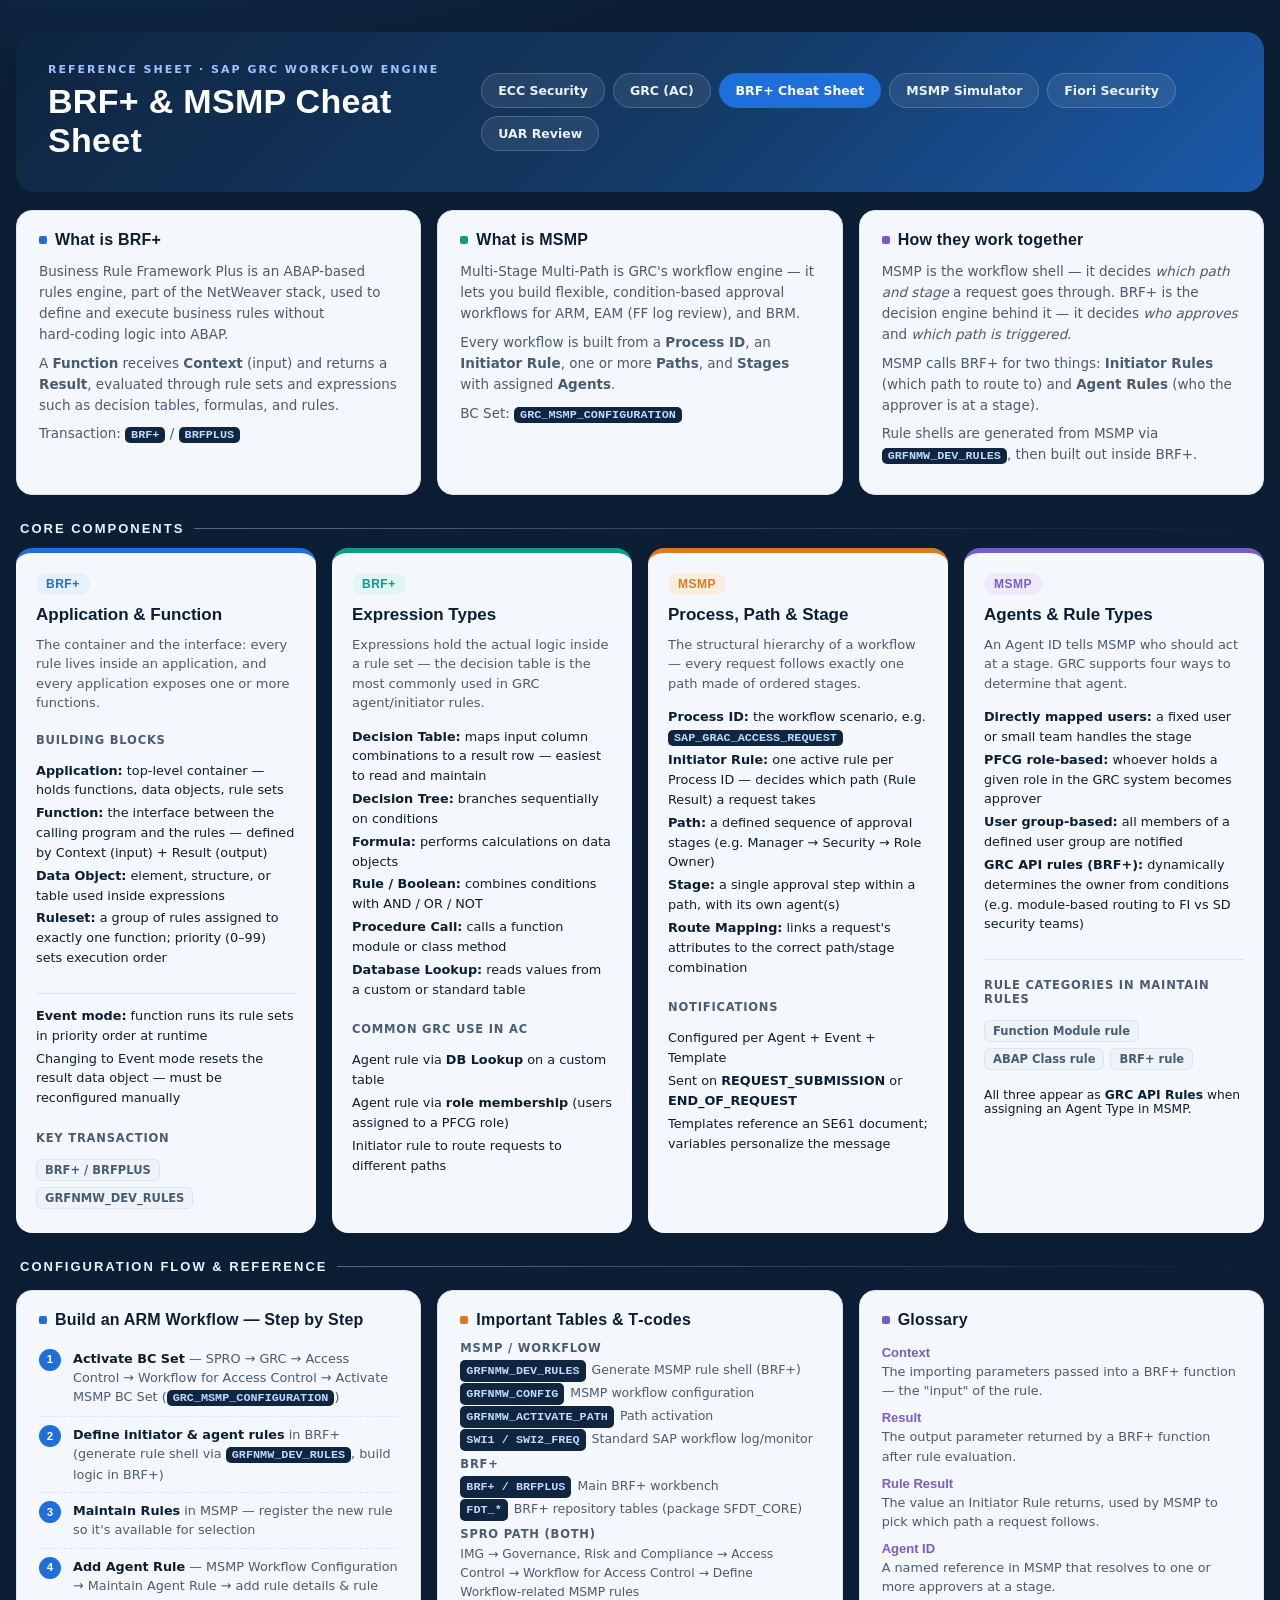
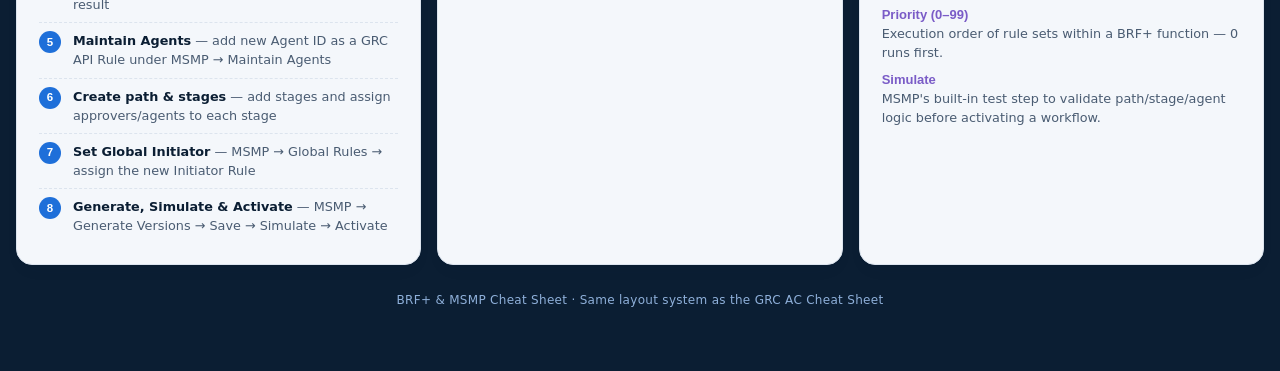
==== brfplus.html @ 70a3c6db "udated" ====
<!DOCTYPE html>
<html lang="en">
<head>
<meta charset="UTF-8">
<meta name="viewport" content="width=device-width, initial-scale=1.0">
<title>BRF+ &amp; MSMP Workflow Cheat Sheet</title>
<link rel="icon" href="favicon.svg" type="image/svg+xml">
<meta name="theme-color" content="#0B1E33">
<link rel="stylesheet" href="css/brfplus.css">
<link rel="stylesheet" href="css/nav-mobile.css">
</head>
<body>
<div class="sheet">

  <!-- Header -->
  <div class="masthead">
    <div class="title-block">
      <span class="eyebrow">Reference Sheet · SAP GRC Workflow Engine</span>
      <h1>BRF+ &amp; MSMP Cheat Sheet</h1>
    </div>
    <nav class="nav-links" aria-label="Main navigation">
      <a href="ecc.html">ECC Security</a>
      <a href="grc.html">GRC (AC)</a>
      <a href="brfplus.html" class="active">BRF+ Cheat Sheet</a>
      <a href="msmp.html">MSMP Simulator</a>
      <a href="fiori.html">Fiori Security</a>
      <a href="uar.html">UAR Review</a>
    </nav>
  </div>

  <!-- Overview -->
  <div class="top-row">
    <div class="panel">
      <h2>What is BRF+</h2>
      <p>Business Rule Framework Plus is an ABAP‑based rules engine, part of the NetWeaver stack, used to define and execute business rules without hard‑coding logic into ABAP.</p>
      <p>A <b>Function</b> receives <b>Context</b> (input) and returns a <b>Result</b>, evaluated through rule sets and expressions such as decision tables, formulas, and rules.</p>
      <p>Transaction: <code class="tbl">BRF+</code> / <code class="tbl">BRFPLUS</code></p>
    </div>
    <div class="panel">
      <h2>What is MSMP</h2>
      <p>Multi‑Stage Multi‑Path is GRC's workflow engine &mdash; it lets you build flexible, condition‑based approval workflows for ARM, EAM (FF log review), and BRM.</p>
      <p>Every workflow is built from a <b>Process ID</b>, an <b>Initiator Rule</b>, one or more <b>Paths</b>, and <b>Stages</b> with assigned <b>Agents</b>.</p>
      <p>BC Set: <code class="tbl">GRC_MSMP_CONFIGURATION</code></p>
    </div>
    <div class="panel">
      <h2>How they work together</h2>
      <p>MSMP is the workflow shell &mdash; it decides <i>which path and stage</i> a request goes through. BRF+ is the decision engine behind it &mdash; it decides <i>who approves</i> and <i>which path is triggered</i>.</p>
      <p>MSMP calls BRF+ for two things: <b>Initiator Rules</b> (which path to route to) and <b>Agent Rules</b> (who the approver is at a stage).</p>
      <p>Rule shells are generated from MSMP via <code class="tbl">GRFNMW_DEV_RULES</code>, then built out inside BRF+.</p>
    </div>
  </div>

  <!-- Module cards -->
  <div class="section-title">Core Components</div>
  <div class="module-grid">

    <!-- BRF+ Application & Function -->
    <div class="module-card c1">
      <span class="badge">BRF+</span>
      <h3>Application &amp; Function</h3>
      <p class="desc">The container and the interface: every rule lives inside an application, and every application exposes one or more functions.</p>

      <div class="subhead">Building blocks</div>
      <ul class="kv-list">
        <li><b>Application:</b> top‑level container &mdash; holds functions, data objects, rule sets</li>
        <li><b>Function:</b> the interface between the calling program and the rules &mdash; defined by Context (input) + Result (output)</li>
        <li><b>Data Object:</b> element, structure, or table used inside expressions</li>
        <li><b>Ruleset:</b> a group of rules assigned to exactly one function; priority (0&ndash;99) sets execution order</li>
      </ul>
      <div class="divider"></div>
      <ul class="kv-list">
        <li><b>Event mode:</b> function runs its rule sets in priority order at runtime</li>
        <li>Changing to Event mode resets the result data object &mdash; must be reconfigured manually</li>
      </ul>

      <div class="subhead">Key transaction</div>
      <div class="pill-row"><span class="pill">BRF+ / BRFPLUS</span><span class="pill">GRFNMW_DEV_RULES</span></div>
    </div>

    <!-- BRF+ Expressions -->
    <div class="module-card c2">
      <span class="badge">BRF+</span>
      <h3>Expression Types</h3>
      <p class="desc">Expressions hold the actual logic inside a rule set &mdash; the decision table is the most commonly used in GRC agent/initiator rules.</p>

      <ul class="kv-list">
        <li><b>Decision Table:</b> maps input column combinations to a result row &mdash; easiest to read and maintain</li>
        <li><b>Decision Tree:</b> branches sequentially on conditions</li>
        <li><b>Formula:</b> performs calculations on data objects</li>
        <li><b>Rule / Boolean:</b> combines conditions with AND / OR / NOT</li>
        <li><b>Procedure Call:</b> calls a function module or class method</li>
        <li><b>Database Lookup:</b> reads values from a custom or standard table</li>
      </ul>

      <div class="subhead">Common GRC use in AC</div>
      <ul class="kv-list">
        <li>Agent rule via <b>DB Lookup</b> on a custom table</li>
        <li>Agent rule via <b>role membership</b> (users assigned to a PFCG role)</li>
        <li>Initiator rule to route requests to different paths</li>
      </ul>
    </div>

    <!-- MSMP Process, Path, Stage -->
    <div class="module-card c3">
      <span class="badge">MSMP</span>
      <h3>Process, Path &amp; Stage</h3>
      <p class="desc">The structural hierarchy of a workflow &mdash; every request follows exactly one path made of ordered stages.</p>

      <ul class="kv-list">
        <li><b>Process ID:</b> the workflow scenario, e.g. <code class="tbl">SAP_GRAC_ACCESS_REQUEST</code></li>
        <li><b>Initiator Rule:</b> one active rule per Process ID &mdash; decides which path (Rule Result) a request takes</li>
        <li><b>Path:</b> a defined sequence of approval stages (e.g. Manager &rarr; Security &rarr; Role Owner)</li>
        <li><b>Stage:</b> a single approval step within a path, with its own agent(s)</li>
        <li><b>Route Mapping:</b> links a request's attributes to the correct path/stage combination</li>
      </ul>

      <div class="subhead">Notifications</div>
      <ul class="kv-list">
        <li>Configured per Agent + Event + Template</li>
        <li>Sent on <b>REQUEST_SUBMISSION</b> or <b>END_OF_REQUEST</b></li>
        <li>Templates reference an SE61 document; variables personalize the message</li>
      </ul>
    </div>

    <!-- MSMP Agents & Rules -->
    <div class="module-card c4">
      <span class="badge">MSMP</span>
      <h3>Agents &amp; Rule Types</h3>
      <p class="desc">An Agent ID tells MSMP who should act at a stage. GRC supports four ways to determine that agent.</p>

      <ul class="kv-list">
        <li><b>Directly mapped users:</b> a fixed user or small team handles the stage</li>
        <li><b>PFCG role‑based:</b> whoever holds a given role in the GRC system becomes approver</li>
        <li><b>User group‑based:</b> all members of a defined user group are notified</li>
        <li><b>GRC API rules (BRF+):</b> dynamically determines the owner from conditions (e.g. module‑based routing to FI vs SD security teams)</li>
      </ul>
      <div class="divider"></div>

      <div class="subhead">Rule categories in Maintain Rules</div>
      <div class="pill-row">
        <span class="pill">Function Module rule</span><span class="pill">ABAP Class rule</span><span class="pill">BRF+ rule</span>
      </div>
      <p style="font-size:12.3px; margin-top:4px;">All three appear as <b>GRC API Rules</b> when assigning an Agent Type in MSMP.</p>
    </div>
  </div>

  <!-- Build steps + tables -->
  <div class="section-title">Configuration Flow &amp; Reference</div>
  <div class="bottom-row">

    <div class="panel">
      <h2>Build an ARM Workflow &mdash; Step by Step</h2>
      <ol class="flow">
        <li><b>Activate BC Set</b> &mdash; SPRO &rarr; GRC &rarr; Access Control &rarr; Workflow for Access Control &rarr; Activate MSMP BC Set (<code class="tbl">GRC_MSMP_CONFIGURATION</code>)</li>
        <li><b>Define initiator &amp; agent rules</b> in BRF+ (generate rule shell via <code class="tbl">GRFNMW_DEV_RULES</code>, build logic in BRF+)</li>
        <li><b>Maintain Rules</b> in MSMP &mdash; register the new rule so it's available for selection</li>
        <li><b>Add Agent Rule</b> &mdash; MSMP Workflow Configuration &rarr; Maintain Agent Rule &rarr; add rule details &amp; rule result</li>
        <li><b>Maintain Agents</b> &mdash; add new Agent ID as a GRC API Rule under MSMP &rarr; Maintain Agents</li>
        <li><b>Create path &amp; stages</b> &mdash; add stages and assign approvers/agents to each stage</li>
        <li><b>Set Global Initiator</b> &mdash; MSMP &rarr; Global Rules &rarr; assign the new Initiator Rule</li>
        <li><b>Generate, Simulate &amp; Activate</b> &mdash; MSMP &rarr; Generate Versions &rarr; Save &rarr; Simulate &rarr; Activate</li>
      </ol>
    </div>

    <div class="panel">
      <h2>Important Tables &amp; T‑codes</h2>
      <div class="subhead">MSMP / Workflow</div>
      <ul class="table-list">
        <li><code class="tbl">GRFNMW_DEV_RULES</code> Generate MSMP rule shell (BRF+)</li>
        <li><code class="tbl">GRFNMW_CONFIG</code> MSMP workflow configuration</li>
        <li><code class="tbl">GRFNMW_ACTIVATE_PATH</code> Path activation</li>
        <li><code class="tbl">SWI1 / SWI2_FREQ</code> Standard SAP workflow log/monitor</li>
      </ul>
      <div class="subhead">BRF+</div>
      <ul class="table-list">
        <li><code class="tbl">BRF+ / BRFPLUS</code> Main BRF+ workbench</li>
        <li><code class="tbl">FDT_*</code> BRF+ repository tables (package SFDT_CORE)</li>
      </ul>
      <div class="subhead">SPRO path (both)</div>
      <p style="font-size:12.3px;">IMG &rarr; Governance, Risk and Compliance &rarr; Access Control &rarr; Workflow for Access Control &rarr; Define Workflow‑related MSMP rules</p>
    </div>

    <div class="panel">
      <h2>Glossary</h2>
      <dl class="glossary">
        <dt>Context</dt><dd>The importing parameters passed into a BRF+ function &mdash; the "input" of the rule.</dd>
        <dt>Result</dt><dd>The output parameter returned by a BRF+ function after rule evaluation.</dd>
        <dt>Rule Result</dt><dd>The value an Initiator Rule returns, used by MSMP to pick which path a request follows.</dd>
        <dt>Agent ID</dt><dd>A named reference in MSMP that resolves to one or more approvers at a stage.</dd>
        <dt>Priority (0&ndash;99)</dt><dd>Execution order of rule sets within a BRF+ function &mdash; 0 runs first.</dd>
        <dt>Simulate</dt><dd>MSMP's built‑in test step to validate path/stage/agent logic before activating a workflow.</dd>
      </dl>
    </div>
  </div>

  <footer>BRF+ &amp; MSMP Cheat Sheet · Same layout system as the GRC AC Cheat Sheet</footer>
</div>
</body>
</html>
---- css/brfplus.css ----
:root{
    --bg:            #0B1E33;
    --paper:         #F4F7FB;
    --ink:           #0B1E33;
    --ink-soft:      #4A5C72;
    --line:          #DCE4EE;

    --blue:          #1E6FD9;   /* BRF+ Application & Function */
    --blue-soft:     #E7F0FD;
    --teal:          #0E9B8A;   /* BRF+ Expressions */
    --teal-soft:     #E4F6F3;
    --amber:         #D97C1F;   /* MSMP Process, Path, Stage */
    --amber-soft:    #FBEEE0;
    --violet:        #7A5CC7;   /* MSMP Agents & Notifications */
    --violet-soft:   #EFEAFB;

    --code-bg:       #0F2540;
    --code-ink:      #BFD9FF;
    --param-bg:      #FFF3D6;
    --param-ink:     #7A4E00;

    --shadow: 0 1px 2px rgba(11,30,51,.06), 0 8px 20px -12px rgba(11,30,51,.18);
  }

  *{box-sizing:border-box;}
  html,body{margin:0;padding:0;}
  body{
    background:
      radial-gradient(1200px 500px at 10% -10%, #123159 0%, transparent 60%),
      var(--bg);
    font-family:'IBM Plex Sans', 'Segoe UI', system-ui, sans-serif;
    color:var(--ink);
    padding:32px 16px 64px;
  }

  .sheet{max-width:1400px; margin:0 auto;}

  /* ---------- Header ---------- */
  .masthead{
    background:linear-gradient(135deg, #0F2540 0%, #143A66 55%, #1E6FD9 130%);
    border-radius:18px;
    padding:26px 32px;
    display:flex;
    align-items:center;
    justify-content:space-between;
    gap:24px;
    box-shadow:var(--shadow);
    margin-bottom:18px;
  }
  .masthead .title-block h1{
    margin:0 0 6px;
    color:#fff;
    font-family:'Space Grotesk','IBM Plex Sans',sans-serif;
    font-size:clamp(24px, 3vw, 34px);
    letter-spacing:.3px;
  }
  .masthead .title-block .eyebrow{
    display:inline-block;
    font-size:11px;
    letter-spacing:2px;
    text-transform:uppercase;
    color:#9FC4FF;
    font-weight:700;
    margin-bottom:6px;
  }
  .nav-links{display:flex; align-items:center; gap:8px; flex-wrap:wrap;}
  .nav-links a{
    color:#EAF2FF; text-decoration:none; font-size:12.5px; font-weight:700;
    padding:9px 16px; border-radius:999px; white-space:nowrap;
    background:rgba(255,255,255,.08); border:1px solid rgba(255,255,255,.18);
    transition:background .15s,border-color .15s;
  }
  .nav-links a:hover{background:rgba(255,255,255,.18);}
  .nav-links a.active{background:var(--blue); border-color:var(--blue); color:#fff;}

  /* ---------- Generic panel ---------- */
  .panel{
    background:var(--paper);
    border-radius:16px;
    box-shadow:var(--shadow);
    padding:20px 22px;
    border:1px solid var(--line);
  }
  .panel h2{
    margin:0 0 12px;
    font-family:'Space Grotesk','IBM Plex Sans',sans-serif;
    font-size:16px;
    letter-spacing:.2px;
    color:var(--ink);
    display:flex; align-items:center; gap:8px;
  }
  .panel h2::before{content:""; width:8px;height:8px;border-radius:2px; background:var(--blue); display:inline-block;}
  .panel p{margin:0 0 8px; font-size:13.5px; line-height:1.55; color:var(--ink-soft);}

  .top-row{
    display:grid;
    grid-template-columns: 1fr 1fr 1fr;
    gap:16px;
    margin-bottom:16px;
  }
  .top-row .panel:nth-child(2) h2::before{background:var(--teal);}
  .top-row .panel:nth-child(3) h2::before{background:var(--violet);}

  .section-title{
    color:#EAF2FF;
    font-family:'Space Grotesk',sans-serif;
    font-size:13px;
    letter-spacing:2px;
    text-transform:uppercase;
    font-weight:700;
    margin:26px 4px 12px;
    display:flex; align-items:center; gap:10px;
  }
  .section-title::after{content:""; flex:1; height:1px; background:linear-gradient(90deg, rgba(234,242,255,.35), transparent);}

  /* ---------- Module cards (4-across) ---------- */
  .module-grid{
    display:grid;
    grid-template-columns:repeat(4, 1fr);
    gap:16px;
    margin-bottom:8px;
  }
  .module-card{
    border-radius:16px;
    padding:20px;
    box-shadow:var(--shadow);
    display:flex; flex-direction:column; gap:10px;
    border-top:5px solid var(--blue);
    background:var(--paper);
  }
  .module-card.c1{border-top-color:var(--blue);}
  .module-card.c2{border-top-color:var(--teal);}
  .module-card.c3{border-top-color:var(--amber);}
  .module-card.c4{border-top-color:var(--violet);}

  .module-card .badge{
    align-self:flex-start; font-family:'Space Grotesk',sans-serif; font-weight:700;
    font-size:12px; letter-spacing:.5px; padding:4px 10px; border-radius:999px;
  }
  .c1 .badge{background:var(--blue-soft); color:var(--blue);}
  .c2 .badge{background:var(--teal-soft); color:var(--teal);}
  .c3 .badge{background:var(--amber-soft); color:var(--amber);}
  .c4 .badge{background:var(--violet-soft); color:var(--violet);}

  .module-card h3{margin:0; font-family:'Space Grotesk',sans-serif; font-size:17px;}
  .module-card > p.desc{font-size:13px; color:var(--ink-soft); line-height:1.5; margin:0 0 4px;}

  .subhead{
    font-size:11.5px; font-weight:700; text-transform:uppercase; letter-spacing:.8px;
    color:var(--ink-soft); margin:6px 0 4px;
  }

  .kv-list{list-style:none; margin:0 0 4px; padding:0; font-size:12.8px; line-height:1.55;}
  .kv-list li{margin-bottom:3px;}
  .kv-list b, .kv-list strong{color:var(--ink);}

  .pill-row{display:flex; flex-wrap:wrap; gap:6px; margin-bottom:4px;}
  .pill{
    font-size:11.5px; background:#EEF3FA; color:var(--ink-soft);
    border:1px solid var(--line); border-radius:6px; padding:3px 8px; font-weight:600;
  }

  code.tbl{
    font-family:'JetBrains Mono','Courier New',monospace;
    background:var(--code-bg); color:var(--code-ink);
    padding:1px 6px; border-radius:5px; font-size:11.8px; font-weight:600; white-space:nowrap;
  }
  .table-list{list-style:none; margin:0; padding:0; font-size:12.5px; line-height:1.7; color:var(--ink-soft);}
  .table-list li{display:flex; gap:6px; align-items:baseline; flex-wrap:wrap;}

  .param-list{list-style:none; margin:0; padding:0; font-size:12.5px; line-height:1.8;}
  .param-list li{display:flex; gap:8px; align-items:baseline;}
  .param-num{
    font-family:'JetBrains Mono',monospace; background:var(--param-bg); color:var(--param-ink);
    font-weight:700; border-radius:5px; padding:1px 7px; font-size:11.5px; flex-shrink:0;
  }

  .divider{height:1px; background:var(--line); margin:8px 0 2px;}

  /* ---------- Step flow ---------- */
  .flow{list-style:none; margin:0; padding:0; counter-reset:step;}
  .flow li{
    counter-increment:step;
    position:relative;
    padding:8px 0 8px 34px;
    font-size:12.8px;
    color:var(--ink-soft);
    line-height:1.5;
    border-bottom:1px dashed var(--line);
  }
  .flow li:last-child{border-bottom:none;}
  .flow li::before{
    content: counter(step);
    position:absolute; left:0; top:8px;
    width:22px; height:22px; border-radius:50%;
    background:var(--blue); color:#fff;
    font-family:'Space Grotesk',sans-serif; font-weight:700; font-size:11.5px;
    display:flex; align-items:center; justify-content:center;
  }
  .flow li b{color:var(--ink);}

  /* ---------- Bottom row ---------- */
  .bottom-row{
    display:grid;
    grid-template-columns: 1fr 1fr 1fr;
    gap:16px;
    margin-top:16px;
  }
  .bottom-row .panel:nth-child(1) h2::before{background:var(--blue);}
  .bottom-row .panel:nth-child(2) h2::before{background:var(--amber);}
  .bottom-row .panel:nth-child(3) h2::before{background:var(--violet);}

  .glossary dt{
    font-family:'Space Grotesk',sans-serif; font-weight:700; font-size:13px;
    color:var(--violet); margin-top:10px;
  }
  .glossary dt:first-child{margin-top:0;}
  .glossary dd{margin:2px 0 0; font-size:12.8px; color:var(--ink-soft); line-height:1.5;}

  .job-list{list-style:none; margin:0 0 10px; padding:0; font-size:12.5px;}
  .job-list li{
    font-family:'JetBrains Mono',monospace; background:#0F2540; color:#9FDDD3;
    border-radius:6px; padding:5px 9px; margin-bottom:6px; font-size:11.5px;
  }

  footer{text-align:center; color:#8FB0DA; font-size:12px; margin-top:28px; letter-spacing:.3px;}

  @media (max-width:1150px){
    .top-row{grid-template-columns:1fr 1fr;}
    .module-grid{grid-template-columns:1fr 1fr;}
    .bottom-row{grid-template-columns:1fr;}
  }
  @media (max-width:640px){
    .top-row{grid-template-columns:1fr;}
    .module-grid{grid-template-columns:1fr;}
    .masthead{flex-direction:column; align-items:flex-start;}
  }
---- css/nav-mobile.css ----
/* Shared: keeps the top navigation on one swipeable row on small screens */
@media (max-width:640px){
  body{padding-left:10px;padding-right:10px}
  .masthead{padding:16px 14px;gap:12px;border-radius:14px}
  .nav-links{flex-wrap:nowrap;overflow-x:auto;width:100%;-webkit-overflow-scrolling:touch;scrollbar-width:none;padding-bottom:2px}
  .nav-links::-webkit-scrollbar{display:none}
  .nav-links a{flex:0 0 auto;padding:9px 14px}
}
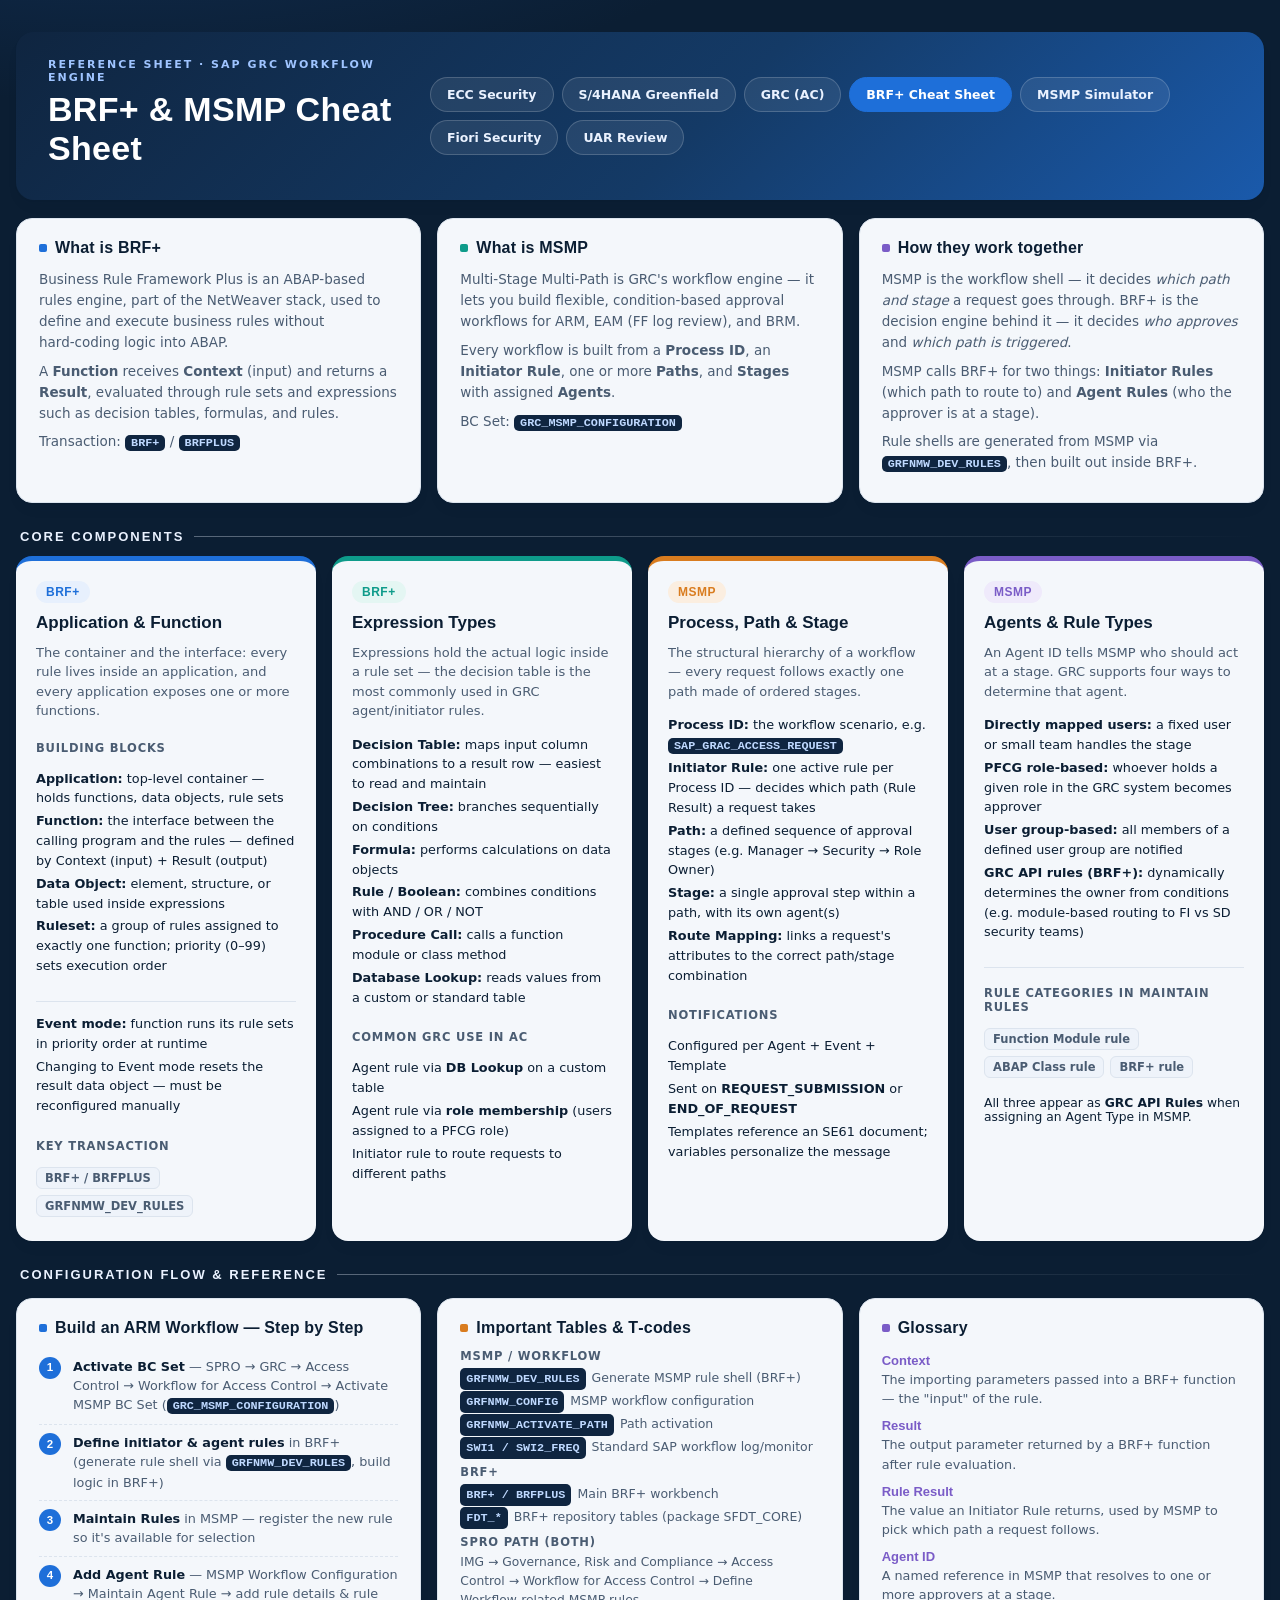
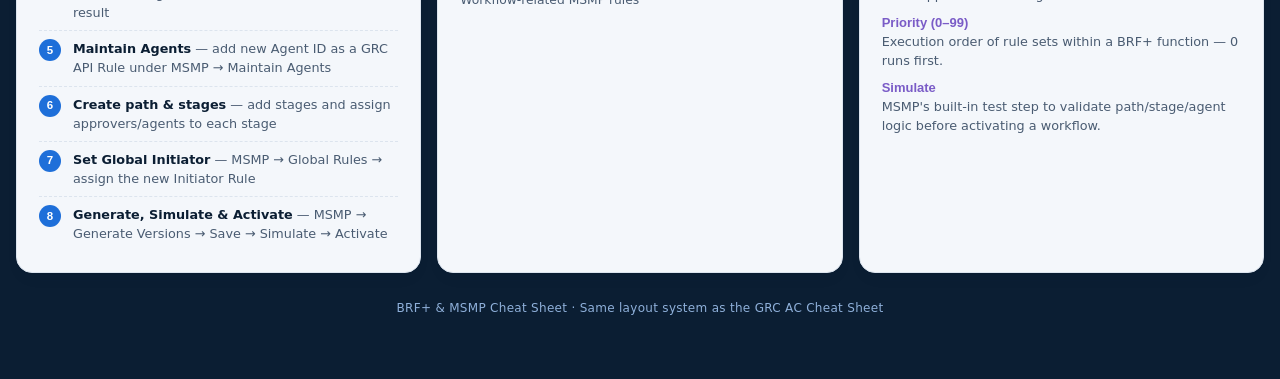
==== commit 780097d7: "updated" ====
--- a/brfplus.html
+++ b/brfplus.html
@@ -20,6 +20,7 @@
     </div>
     <nav class="nav-links" aria-label="Main navigation">
       <a href="ecc.html">ECC Security</a>
+      <a href="greenfrield.html">S/4HANA Greenfield</a>
       <a href="grc.html">GRC (AC)</a>
       <a href="brfplus.html" class="active">BRF+ Cheat Sheet</a>
       <a href="msmp.html">MSMP Simulator</a>
@@ -195,5 +196,6 @@
 
   <footer>BRF+ &amp; MSMP Cheat Sheet · Same layout system as the GRC AC Cheat Sheet</footer>
 </div>
+<script src="js/nav-mobile.js"></script>
 </body>
 </html>
--- a/css/nav-mobile.css
+++ b/css/nav-mobile.css
@@ -1,8 +1,16 @@
-/* Shared: keeps the top navigation on one swipeable row on small screens */
+/* Shared: keeps the top navigation scrollable on small screens */
 @media (max-width:640px){
   body{padding-left:10px;padding-right:10px}
   .masthead{padding:16px 14px;gap:12px;border-radius:14px}
-  .nav-links{flex-wrap:nowrap;overflow-x:auto;width:100%;-webkit-overflow-scrolling:touch;scrollbar-width:none;padding-bottom:2px}
-  .nav-links::-webkit-scrollbar{display:none}
+  .nav-links{
+    flex-wrap:nowrap; overflow-x:auto; width:100%;
+    -webkit-overflow-scrolling:touch; scrollbar-width:thin;
+    scrollbar-color:rgba(159,196,255,.75) rgba(255,255,255,.12);
+    padding-bottom:6px;
+  }
+  .nav-links::-webkit-scrollbar{height:6px}
+  .nav-links::-webkit-scrollbar-track{background:rgba(255,255,255,.12);border-radius:999px}
+  .nav-links::-webkit-scrollbar-thumb{background:rgba(159,196,255,.75);border-radius:999px}
+  .nav-links.is-dragging,.nav-links.is-dragging *{cursor:grabbing;user-select:none}
   .nav-links a{flex:0 0 auto;padding:9px 14px}
 }
